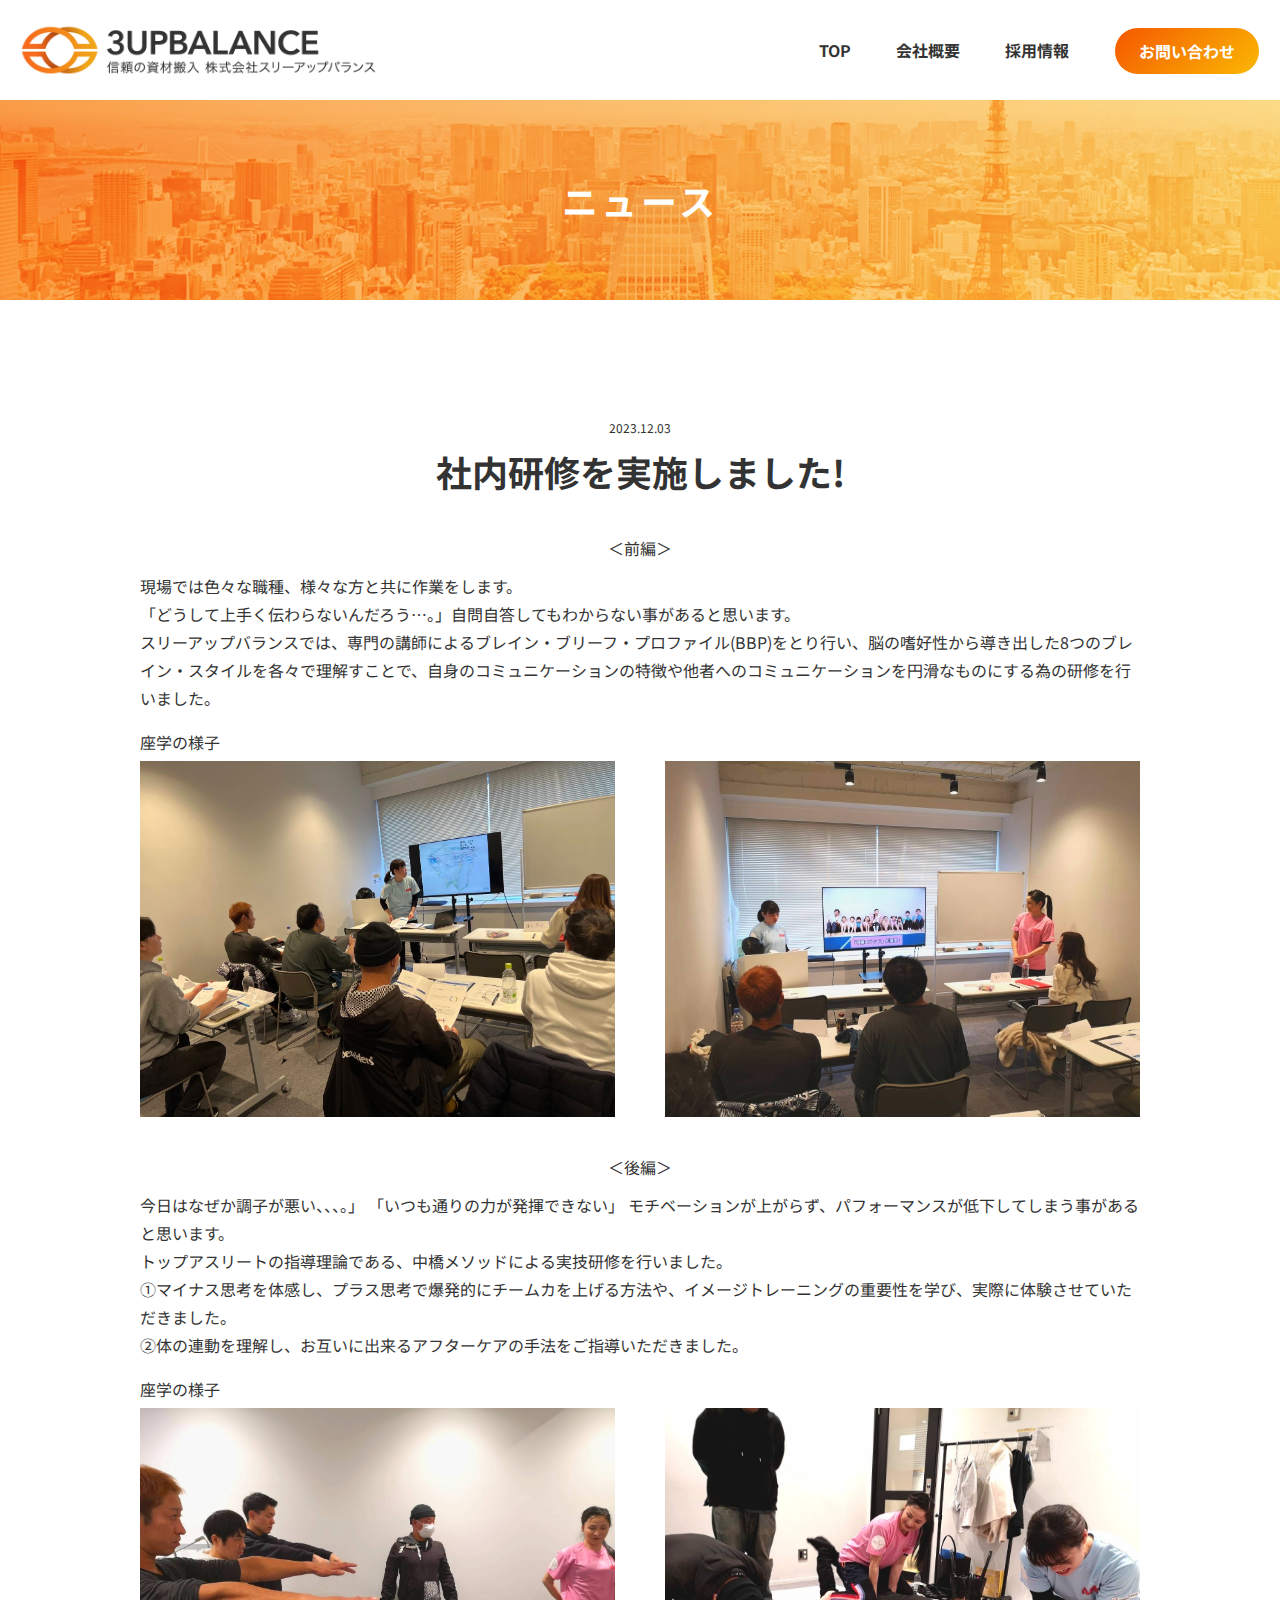
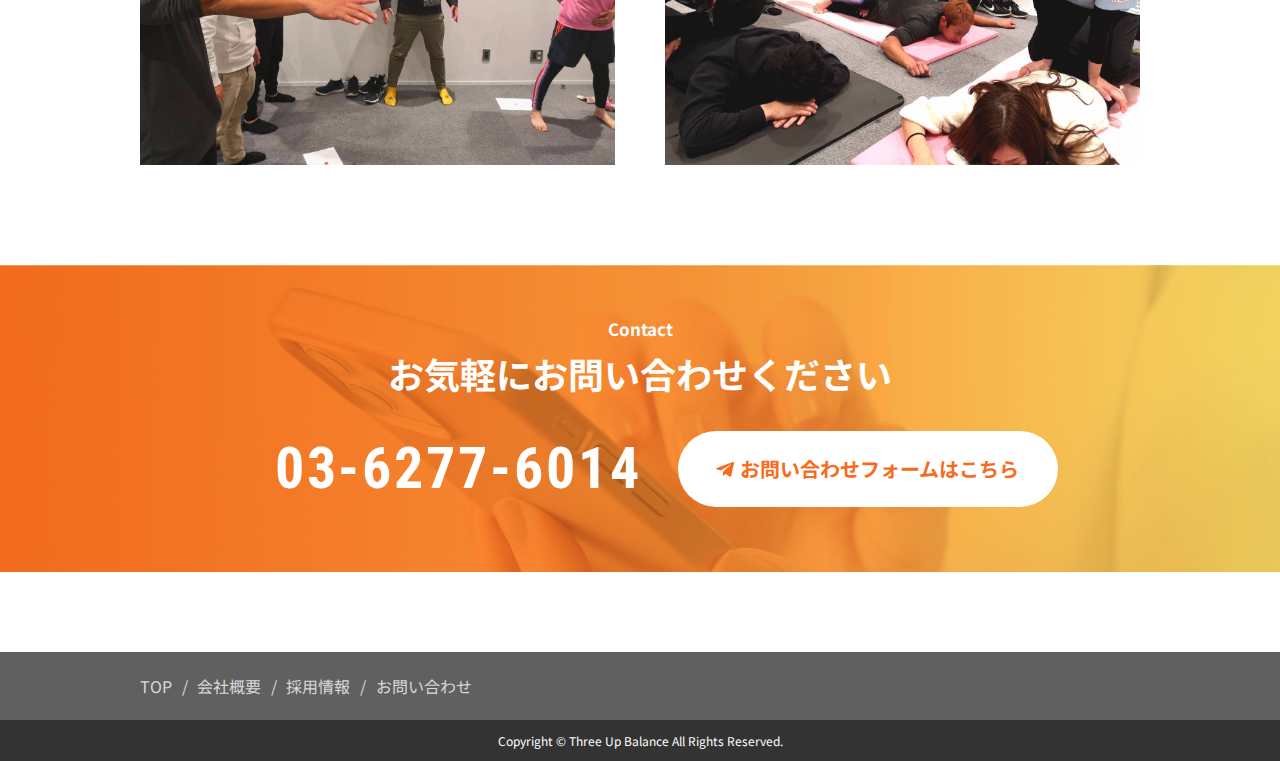
==== news20231203.html @ 7a280ea1 "News作成　20231207" ====
<!DOCTYPE html>
<html lang="ja">

<head>
  <meta charset="UTF-8">
  <meta http-equiv="X-UA-Compatible" content="IE=edge">
  <meta name="viewport" content="width=device-width, initial-scale=1.0">
  <meta name="format-detection" content="email=no,telephone=no,address=no">
  <title>ニュース_社内研修を実施しました! | 株式会社スリーアップバランス</title>
  <meta name="description"
    content="株式会社スリーアップバランスの採用情報です。スリーアップバランスは関東エリア全域に対応した荷揚げ屋です。様々な建設現場の資材搬入出・荷揚げ・手元作業などを請け負います。" />
  <!-- ogp start -->
  <meta property="og:url" content="https://www.3upbalance.jp/recruit.html" />
  <meta property="og:type" content="article" />
  <meta property="og:title" content="採用情報 | 株式会社スリーアップバランス" />
  <meta property="og:description"
    content="株式会社スリーアップバランスの採用情報です。スリーアップバランスは関東エリア全域に対応した荷揚げ屋です。様々な建設現場の資材搬入出・荷揚げ・手元作業などを請け負います。" />
  <meta property="og:site_name" content="株式会社スリーアップバランス" />
  <meta property="og:image" content="https://www.3upbalance.jp/assets/img/ogp.jpg" />
  <!-- //ogp end -->
  <meta name="twitter:card" content="summary_large_image">
  <link rel="shortcut icon" href="./assets/img/favicon.ico">
  <link rel="apple-touch-icon-precomposed" href="./assets/img/apple-touch-icon.png" />
  <link rel="stylesheet" href="./assets/css/style.css" />
</head>

<body>
  <!-- header start -->
  <header class="l-Header">
    <div class="l-Header__container">
      <h1 class="l-Header__logo">
        <a href="./index.html" class="l-Header__logoLink">
          <img src="./assets/img/logo_3up.png" alt="株式会社スリーアップバランス" width="800" height="120">
        </a>
      </h1>
      <nav class="l-HeaderNav">
        <ul class="l-HeaderNav__list">
          <li class="l-HeaderNav__item"><a href="./index.html">TOP</a></li>
          <li class="l-HeaderNav__item"><a href="./company.html">会社概要</a></li>
          <li class="l-HeaderNav__item"><a href="./recruit.html">採用情報</a></li>
          <li class="l-HeaderNav__contact"><a href="./contact.php">お問い合わせ</a></li>
        </ul>
      </nav>
      <!-- ハンバーガーメニュー -->
      <div class="l-BurgerButton">
        <div class="l-BurgerButton__lineGroup">
          <span class="l-BurgerButton__line"></span>
        </div>
      </div>
    </div>
    <div class="l-NavOverlay"></div>
  </header>
  <!-- //header end -->

  <!-- main start -->
  <main>
    <div class="c-PageTitle">
      <div class="c-PageTitle__container">
        <h1 class="c-PageTitle__txt">ニュース</h1>
      </div>
    </div>
    <div class="l-PageContent">
      <div class="l-Container">
        <section class="RecruitSection">
          <h2 class="RecruitSection__heading">
            <span class="news_days">2023.12.03</span><br>
            社内研修を実施しました!</span>
          </h2>
          <div class="RecruitSection__leadWrap">
            <div class="midashi">＜前編＞</div>
          </div>
            <p>
              現場では色々な職種、様々な方と共に作業をします。<br>
              「どうして上手く伝わらないんだろう⋯。」自問自答してもわからない事があると思います。<br>
              スリーアップバランスでは、専門の講師によるブレイン・ブリーフ・プロファイル(BBP)をとり行い、脳の嗜好性から導き出した8つのブレイン・スタイルを各々で理解すことで、自身のコミュニケーションの特徴や他者へのコミュニケーションを円滑なものにする為の研修を行いました。
            </p>

            <p class="komidashi">
              座学の様子
            </p>

            <div class="news_img_Content">
            <div class="news__img js-view fadein zoomin is-viewin"><img src="./assets/img/news20231203_01.JPG" alt="news20231203_01" width="1477" height="1108">
            </div>
            <div class="news__img js-view fadein zoomin is-viewin mgr"><img src="./assets/img/news20231203_02.JPG" alt="news20231203_02" width="1183" height="679">
            </div>
          </div>
          <div class="RecruitSection__leadWrap">
            <div class="midashi">＜後編＞</div>
          </div>
            <p>
              今日はなぜか調子が悪い、、、。」
              「いつも通りの力が発揮できない」
              モチベーションが上がらず、パフォーマンスが低下してしまう事があると思います。<br>トップアスリートの指導理論である、中橋メソッドによる実技研修を行いました。<br>
              ①マイナス思考を体感し、プラス思考で爆発的にチームカを上げる方法や、イメージトレーニングの重要性を学び、実際に体験させていただきました。<br>
              ②体の連動を理解し、お互いに出来るアフターケアの手法をご指導いただきました。
            </p>

            <p class="komidashi">
              座学の様子
            </p>

            <div class="news_img_Content">
            <div class="news__img js-view fadein zoomin is-viewin"><img src="./assets/img/news20231203_03.JPG" alt="news20231203_03" width="1183" height="679">
            </div>
            <div class="news__img js-view fadein zoomin is-viewin mgr"><img src="./assets/img/news20231203_04.JPG" alt="news20231203_04" width="1183" height="679">
            </div>
          </div>
        </section>
      </div> <!-- //l-Container -->
    </div> <!-- //l-PageContent -->


    <!-- お問い合わせ -->
    <section class="l-Contact">
      <div class="l-Container">
        <div class="c-SectionTitle -Contact">
          <div class="c-SectionTitle__en">Contact</div>
          <h2 class="c-SectionTitle__ja">お気軽に<span class="c-InlineBlock">お問い合わせください</span></h2>
        </div>
        <div class="l-Contact__body">
          <ul class="l-ContactList">
            <li class="l-ContactList__tel">
              <a href="tel:03-6277-6014" class="l-TelButton l-ContactButton">
                <svg class="l-TelButton__icon l-ContactButton__icon">
                  <use xlink:href="./assets/img/shapes.svg#icon-tel" />
                </svg>
                03-6277-6014
              </a>
            </li>
            <li class="l-ContactList__mail">
              <a href="./contact.php" class="l-MailButton l-ContactButton">
                <svg class="l-MailButton__icon l-ContactButton__icon">
                  <use xlink:href="./assets/img/shapes.svg#icon-contact" />
                </svg>
                お問い合わせフォームはこちら
              </a>
            </li>
          </ul>
        </div>
      </div>
    </section>
  </main>
  <!-- //main end -->

  <!-- footer start -->
  <footer class="l-Footer">
    <div class="l-Footer__navArea">
      <div class="l-Container">
        <ul class="l-Footer__nav">
          <li><a href="./" class="l-Footer__navLink">TOP</a></li>
          <li><a href="./company.html" class="l-Footer__navLink">会社概要</a></li>
          <li><a href="./recruit.html" class="l-Footer__navLink">採用情報</a></li>
          <li><a href="./contact.php" class="l-Footer__navLink">お問い合わせ</a></li>
        </ul>
      </div>
    </div>
    <div class="l-Footer__copyrightArea">
      <p class="l-Footer__copyright">Copyright &copy; Three Up Balance All Rights Reserved.</p>
    </div>
  </footer>
  <!-- //footer end -->

  <script type="text/javascript" src="./assets/js/jquery-3.6.0.min.js"></script>
  <script type="text/javascript" src="./assets/js/common.js"></script>



</body>

</html>
---- assets/css/style.css ----
@charset "UTF-8";
/* Noto Sans JPのインポート */
@import url("https://fonts.googleapis.com/css2?family=Noto+Sans+JP:wght@400;700&display=swap");
/* Roboto Condensedのインポート */
@import url("https://fonts.googleapis.com/css2?family=Roboto+Condensed:wght@400;700&display=swap");
/* A Modern CSS Reset */
*,
*::before,
*::after {
  box-sizing: border-box;
}

ul,
ol {
  padding: 0;
}

body,
h1,
h2,
h3,
h4,
h5,
h6,
p,
ul,
ol,
figure,
figcaption,
blockquote,
dl,
dd {
  margin: 0;
}

ul[role=list],
ol[role=list] {
  list-style: none;
}

body {
  min-height: 100vh;
  line-height: 1.5;
}

a:not([class]) {
  -webkit-text-decoration-skip: ink;
          text-decoration-skip-ink: auto;
}

img,
picture {
  vertical-align: bottom;
  width: 100%;
  height: auto;
}

input,
button,
textarea,
select {
  font: inherit;
}

@media (prefers-reduced-motion: reduce) {
  html:focus-within {
    scroll-behavior: auto;
  }
  *,
*::before,
*::after {
    -webkit-animation-duration: 0.01ms !important;
            animation-duration: 0.01ms !important;
    -webkit-animation-iteration-count: 1 !important;
            animation-iteration-count: 1 !important;
    transition-duration: 0.01ms !important;
    scroll-behavior: auto !important;
  }
}
:root {
  /* フォント */
  --font-size-base: 14px;
  --font-size-heading: 36px;
  --line-height-base: 1.75;
  --line-height-heading: 1.5;
  --line-height-sm: 1.5;
  --line-height-lg: 2;
  /* コンテンツ幅 */
  --content-max-width: 1000px;
  /* カラーコード */
  --color-body: #333;
  --color-primary: #f76b1c;
  --bgcolor-primary: #fff5eb;
  --bgcolor-gradient-primary: linear-gradient(136deg, #f55800 0%, #fab803 100%);
}
@media print, screen and (min-width: 768px) {
  :root {
    --font-size-base: 16px;
  }
}

body {
  font-family: "Noto Sans JP", "Hiragino Kaku Gothic ProN", Meiryo, sans-serif;
  color: var(--color-body);
  font-size: var(--font-size-base);
  line-height: var(--line-height-base);
}

@media print, screen and (min-width: 768px) {
  a[href^="tel:"] {
    pointer-events: none;
  }
}
/* 共通・SP
*************************************/
/* ヘッダー */
.l-Header__container {
  display: flex;
  align-items: center;
  padding-left: 3%;
  height: 60px;
  justify-content: space-between;
}

.l-Header__logo {
  max-width: 240px;
  font-size: 0;
  width: 65vw;
}
.l-Header__logo img {
  width: 100%;
}

.l-Header__logoLink {
  display: block;
  width: auto;
  height: auto;
}

.l-HeaderNav {
  position: fixed;
  top: 0;
  right: 0;
  color: #fff;
  width: 70%;
  height: 100vh;
  z-index: 10;
  opacity: 0;
  transition: all 0.5s;
  visibility: hidden;
  right: -100%;
  overflow-y: auto;
  background: var(--bgcolor-gradient-primary);
  padding-top: 60px;
}

.l-HeaderNav.open {
  transition-delay: 0s;
  opacity: 1;
  visibility: visible;
  right: 0;
}

.l-HeaderNav__list {
  list-style: none;
  border-top: 1px solid #fff;
}

.l-HeaderNav__item {
  border-bottom: 1px solid #fff;
  font-weight: 700;
}
.l-HeaderNav__item > a {
  color: #fff;
  text-decoration: none;
  padding: 20px 40px;
  display: block;
}

.l-HeaderNav__contact {
  width: 80%;
  margin: 30px auto 0;
}
.l-HeaderNav__contact > a {
  background: #fff;
  color: var(--color-primary);
  text-decoration: none;
  border-radius: 100vh;
  display: grid;
  place-items: center;
  padding: 1em;
  font-weight: 700;
}

.l-BurgerButton {
  width: 60px;
  height: 60px;
  right: 0;
  display: flex;
  justify-content: center;
  align-items: center;
  z-index: 20;
  position: fixed;
  top: 0;
  background-color: var(--color-primary);
}

.l-BurgerButton__lineGroup {
  width: 22px;
  height: 18px;
  position: relative;
}
.l-BurgerButton__lineGroup::before {
  top: 0;
}
.l-BurgerButton__lineGroup::after {
  bottom: 0;
}

.l-BurgerButton__line {
  top: 50%;
  transform: translateY(-50%);
}

.l-BurgerButton__line,
.l-BurgerButton__lineGroup::before,
.l-BurgerButton__lineGroup::after {
  display: block;
  width: 100%;
  height: 2px;
  background: #fff;
  position: absolute;
  content: "";
  transition: 0.3s ease-in-out;
}

.l-BurgerButton.open .l-BurgerButton__line {
  opacity: 0;
}
.l-BurgerButton.open .l-BurgerButton__lineGroup::before,
.l-BurgerButton.open .l-BurgerButton__lineGroup::after {
  top: 0;
  bottom: 0;
  left: 0;
  right: 0;
  margin: auto;
}
.l-BurgerButton.open .l-BurgerButton__lineGroup::before {
  transform: rotate(-45deg);
}
.l-BurgerButton.open .l-BurgerButton__lineGroup::after {
  transform: rotate(45deg);
}

.l-NavOverlay {
  content: "";
  display: block;
  width: 0;
  height: 0;
  background-color: rgba(0, 0, 0, 0.5);
  position: fixed;
  top: 0;
  left: 0;
  z-index: 2;
  opacity: 0;
  transition: opacity 0.5s;
}

.l-NavOverlay.open {
  width: 100%;
  height: 100vh;
  opacity: 1;
}

/* コンテンツ */
.l-Container {
  padding: 0 20px;
}

.l-SectionBody {
  margin-top: 30px;
}

.l-Section.-top {
  margin-top: 70px;
}

.l-Section + .l-Section {
  margin-top: 80px;
}

.l-PageContent {
  margin-top: 45px;
}

/* お問い合わせ */
.l-Contact {
  margin-top: 70px;
  padding: 30px 0;
  background: url(../img/bg_contact_sp.jpg) no-repeat center/cover;
}

.c-SectionTitle.-Contact {
  color: #fff;
}
.c-SectionTitle.-Contact .c-SectionTitle__en {
  color: #fff;
  font-size: 14px;
}
.c-SectionTitle.-Contact .c-SectionTitle__ja {
  font-size: 20px;
}

.l-Contact__body {
  margin-top: 20px;
}

.l-ContactList {
  list-style: none;
  width: 90%;
  max-width: 350px;
  margin: auto;
}

.l-TelButton {
  font-family: "Roboto Condensed";
  font-weight: 700;
  letter-spacing: 0.05em;
  border: 1px solid #fff;
  border-radius: 100vh;
  display: flex;
  align-items: center;
  justify-content: center;
  color: #fff;
  text-decoration: none;
  position: relative;
  text-align: center;
  line-height: var(--line-height-sm);
  font-size: 22px;
}

.l-ContactButton {
  padding: 10px 5%;
  min-height: 60px;
}

.l-ContactButton__icon {
  width: 0.9em;
  height: 0.9em;
  margin-right: 2.5%;
}

.l-TelButton__icon {
  fill: #fff;
}

.l-MailButton {
  border-radius: 100vh;
  display: flex;
  align-items: center;
  justify-content: center;
  color: var(--color-primary);
  background-color: #fff;
  text-decoration: none;
  font-weight: 700;
  position: relative;
  text-align: center;
  line-height: var(--line-height-sm);
  font-size: 16px;
}

.l-MailButton__icon {
  fill: var(--color-primary);
  flex-shrink: 0;
}

.l-ContactList__mail {
  margin-top: 15px;
}

/* フッター */
.l-Footer {
  margin-top: 40px;
}

.l-Footer__navArea {
  background-color: #606060;
  color: #fff;
  padding: 20px 0;
}

.l-Footer__copyrightArea {
  background-color: #333;
  color: #fff;
  padding: 10px;
}

.l-Footer__copyright {
  font-size: 12px;
  text-align: center;
}

.l-Footer__nav {
  list-style: none;
  display: flex;
}
.l-Footer__nav > li:not(:first-child)::before {
  content: "/";
  padding: 0 0.3em;
  color: #d9d9d9;
}

.l-Footer__navLink {
  color: #d9d9d9;
  text-decoration: none;
  transition: color 0.3s;
}

/* 768px以上（PC）
*************************************/
@media print, screen and (min-width: 768px) {
  /* ヘッダー */
  .l-BurgerButton {
    display: none;
  }
  .l-Header__container {
    height: 100px;
    padding: 0 1.5%;
  }
  .l-Header__logo {
    max-width: 360px;
    width: 34vw;
  }
  .l-HeaderNav {
    visibility: visible;
    transform: none;
    padding-top: 0;
    position: relative;
    width: auto;
    height: 100%;
    opacity: 1;
    background: none;
    right: auto;
  }
  .l-HeaderNav__list {
    display: flex;
    height: 100%;
  }
  .l-HeaderNav__item {
    padding: 0;
    margin-left: 3.5vw;
  }
  .l-HeaderNav__item > a {
    color: var(--color-body);
    padding: 0;
    height: 100%;
    display: flex;
    align-items: center;
    position: relative;
    transition: color 0.5s cubic-bezier(0.25, 1, 0.12, 1);
  }
  .l-HeaderNav__item > a:hover {
    color: var(--color-primary);
  }
  .l-HeaderNav__item > a::after {
    position: absolute;
    bottom: 26px;
    left: 0;
    content: "";
    width: 100%;
    height: 3px;
    background: var(--color-primary);
    transform: scale(0, 1);
    transform-origin: center top;
    transition: transform 0.3s;
    border-radius: 100vh;
  }
  .l-HeaderNav__item > a:hover::after {
    transform: scale(1, 1);
  }
  .l-HeaderNav__contact {
    display: flex;
    align-items: center;
    margin-left: 3.5vw;
    width: auto;
    margin-top: 0;
  }
  .l-HeaderNav__contact > a {
    background: var(--bgcolor-gradient-primary);
    color: #fff;
    height: 48px;
    padding: 0 1.5em;
    overflow: hidden;
    position: relative;
    z-index: 1;
    margin-right: 1px;
    border: 1px solid #fff;
  }
  .l-HeaderNav__contact > a:hover {
    color: var(--color-primary);
    border: 1px solid var(--color-primary);
  }
  .l-HeaderNav__contact > a::before {
    content: "";
    position: absolute;
    display: block;
    width: 100%;
    padding-top: 100%;
    background: #fff;
    transition: transform 0.4s, opacity 0.4s;
    border-radius: 50%;
    transform: scale(0);
    z-index: -1;
  }
  .l-HeaderNav__contact > a:hover::before {
    transform: scale(1.1);
    opacity: 1;
  }
  .l-NavOverlay {
    display: none;
  }
  /* コンテンツ */
  .l-Container {
    max-width: var(--content-max-width);
    margin: auto;
    padding: 0;
    width: 90%;
  }
  .l-SectionBody {
    margin-top: 60px;
  }
  .l-Section.-top {
    margin-top: 140px;
  }
  .l-Section + .l-Section {
    margin-top: 160px;
  }
  .l-PageContent {
    margin-top: 90px;
  }
  /* お問い合わせ */
  .c-SectionTitle.-Contact .c-SectionTitle__en {
    font-size: 17px;
  }
  .c-SectionTitle.-Contact .c-SectionTitle__ja {
    font-size: 36px;
  }
  .l-Contact {
    margin-top: 100px;
    padding: 50px 0 60px;
  }
  .l-Contact__body {
    margin-top: 25px;
  }
  .l-ContactList {
    display: flex;
    align-items: center;
    justify-content: center;
    flex-wrap: wrap;
    width: 90%;
    max-width: none;
    margin: auto;
  }
  .l-TelButton {
    border: none;
    font-size: 58px;
    padding: 0;
  }
  .l-ContactList__tel {
    white-space: nowrap;
  }
  .l-ContactList__mail {
    margin-top: 0;
    width: 100%;
    max-width: 380px;
    margin-left: 4%;
    white-space: nowrap;
  }
  .l-MailButton {
    font-size: 20px;
    padding: 1.1em 14%;
    overflow: hidden;
    position: relative;
    z-index: 1;
    border: 1px solid transparent;
  }
  .l-MailButton:hover {
    border: 1px solid #fff;
    color: #fff;
  }
  .l-MailButton:hover .l-MailButton__icon {
    fill: #fff;
  }
  .l-MailButton::before {
    content: "";
    position: absolute;
    display: block;
    width: 100%;
    padding-top: 100%;
    background: var(--color-primary);
    transition: transform 0.4s, opacity 0.4s;
    border-radius: 50%;
    transform: scale(0);
    z-index: -1;
  }
  .l-MailButton:hover::before {
    transform: scale(1.1);
    opacity: 1;
  }
  /* フッター */
  .l-Footer {
    margin-top: 80px;
  }
  .l-Footer__navLink:hover {
    color: #fff;
  }
  .l-Footer__nav > li:not(:first-child)::before {
    padding: 0 0.6em;
  }
}
/* 992px以上
*************************************/
@media print, screen and (min-width: 992px) {
  .l-Contact {
    background: url(../img/bg_contact_pc.jpg) no-repeat center/cover;
  }
}
/* 共通・SP
*************************************/
.c-PcOnly {
  display: none;
}

.c-InlineBlock {
  display: inline-block;
}

.c-SectionTitle {
  text-align: center;
}

.c-SectionTitle__en {
  display: inline-block;
  font-size: 17px;
  font-weight: bold;
  background: var(--color-primary);
  background-clip: text;
  -webkit-background-clip: text;
  color: transparent;
  line-height: var(--line-height-sm);
  margin-bottom: 0.3em;
}

.c-SectionTitle__ja {
  font-size: 26px;
  line-height: var(--line-height-heading);
}

.c-SectionTitle.-left {
  text-align: left;
}

/* ボタン */
.c-ButtonWrap {
  width: 90%;
  max-width: 320px;
  margin: 30px auto 0;
}

.c-Button {
  display: grid;
  place-items: center;
  color: #fff;
  background: var(--bgcolor-gradient-primary);
  border-radius: 100vh;
  padding: 1.1em 14%;
  text-decoration: none;
  font-weight: 700;
  position: relative;
  text-align: center;
  line-height: var(--line-height-sm);
}

.c-Button__arrow {
  fill: #fff;
  width: 14px;
  height: 100%;
  position: absolute;
  right: 8%;
  top: 0;
}

.c-PageTitle {
  background: url(../img/bg_page-title.jpg) no-repeat center/cover;
  height: 120px;
}

.c-PageTitle__container {
  width: 100%;
  height: 100%;
  display: grid;
  place-items: center;
}

.c-PageTitle__txt {
  font-size: 24px;
  text-align: center;
  color: #fff;
  letter-spacing: 0.1em;
}

/* フェードイン */
.fadein {
  opacity: 0;
  visibility: hidden;
  transform: translateY(30px);
  transition: opacity 1s, visibility 1s, transform 1s;
}

.fadein.is-viewin {
  opacity: 1;
  visibility: visible;
  transform: translateX(0);
}

.zoomin img {
  transition: transform 1s 0.2s cubic-bezier(0.25, 0.46, 0.45, 0.94);
  transform: scale(1.1);
}

.zoomin.is-viewin img {
  transform: scale(1);
}

/* 768px以上（PC）
*************************************/
@media print, screen and (min-width: 768px) {
  .c-PcOnly {
    display: block;
  }
  .c-SpOnly {
    display: none;
  }
  .c-SectionTitle__ja {
    font-size: 36px;
  }
  .c-SectionTitle__en {
    font-size: 17px;
  }
  .c-Button {
    font-size: 16px;
    overflow: hidden;
    position: relative;
    z-index: 1;
    border: 1px solid #fff;
  }
  .c-Button:hover {
    color: var(--color-primary);
    border: 1px solid var(--color-primary);
  }
  .c-Button:hover .c-Button__arrow {
    fill: var(--color-primary);
  }
  .c-Button::before {
    content: "";
    position: absolute;
    display: block;
    width: 100%;
    padding-top: 100%;
    background: #fff;
    transition: transform 0.4s, opacity 0.4s;
    border-radius: 50%;
    transform: scale(0);
    z-index: -1;
  }
  .c-Button:hover::before {
    transform: scale(1.1);
    opacity: 1;
  }
  .c-PageTitle {
    height: 200px;
  }
  .c-PageTitle__txt {
    font-size: 36px;
  }
}
/* 共通・SP
*************************************/
.Mv {
  position: relative;
}

.Mv__img {
  position: relative;
  z-index: -2;
}

.Mv__container {
  margin: auto;
}

.Mv__text {
  position: absolute;
  top: 27vw;
  margin: 0 6%;
}

@-webkit-keyframes fadeInAnime {
  from {
    opacity: 0;
  }
  to {
    opacity: 1;
  }
}

@keyframes fadeInAnime {
  from {
    opacity: 0;
  }
  to {
    opacity: 1;
  }
}
.Mv__catchCopy {
  width: 90%;
  max-width: 500px;
  -webkit-animation-name: fadeInAnime;
          animation-name: fadeInAnime;
  -webkit-animation-fill-mode: forwards;
          animation-fill-mode: forwards;
  opacity: 0;
  -webkit-animation-duration: 3s;
          animation-duration: 3s;
}
.Mv__catchCopy img {
  filter: drop-shadow(3px 3px 5px #fff);
}

.Mv__detailText {
  color: #fff;
  font-size: 16px;
  margin-top: 5%;
  -webkit-animation-name: fadeInAnime;
          animation-name: fadeInAnime;
  -webkit-animation-fill-mode: forwards;
          animation-fill-mode: forwards;
  opacity: 0;
  -webkit-animation-duration: 2s;
          animation-duration: 2s;
  -webkit-animation-delay: 0.5s;
          animation-delay: 0.5s;
  text-shadow: 0 0 24px rgba(4, 124, 160, 0.75), 0 0 114px rgba(4, 124, 160, 0.57);
}
.Mv__detailText > span {
  position: relative;
  display: inline-block;
  margin-top: 0.5em;
}
.Mv__detailText > span::after {
  content: "";
  position: absolute;
  bottom: 0;
  top: 0;
  left: -0.5em;
  right: -0.5em;
  background-color: #666666;
  z-index: -1;
}

.Mv__subCatchcopy {
  margin-top: -1%;
  margin-left: -7%;
  width: 100%;
  max-width: 550px;
}

.CatchText {
  font-size: 18px;
  color: #fff;
}

.CatchText__item {
  display: table;
  background-color: var(--color-primary);
  padding: 0 6px;
}

.CatchText__item + .CatchText__item {
  margin-top: 8px;
}

.AboutSection__textWrap {
  margin-top: 40px;
}

.AboutSection__img > img {
  box-shadow: 10px 10px var(--bgcolor-primary);
  -o-object-fit: cover;
     object-fit: cover;
  height: 60vw;
  max-height: 350px;
}

.AboutSection__catchText {
  margin-top: 35px;
}

.CatchText + .AboutContent__detailText {
  margin-top: 15px;
}

.FeatureList {
  list-style: none;
  width: 90%;
  margin: auto;
}
.FeatureList > li + li {
  margin-top: 60px;
}
.FeatureList > li:nth-of-type(2) {
  transition-delay: 0.5s;
}
.FeatureList > li:nth-of-type(3) {
  transition-delay: 0.7s;
}

.FeatureList__img {
  width: 75%;
  max-width: 300px;
  margin: auto;
}

.FeatureList__heading {
  color: var(--color-primary);
  text-align: center;
  line-height: var(--line-height-heading);
  font-size: 18px;
  margin-top: 15px;
}

.FeatureList__text {
  text-align: left;
  margin-top: 10px;
}

.ServiceList {
  display: flex;
  flex-wrap: wrap;
  justify-content: space-between;
  list-style: none;
  margin-top: -4%;
}
.ServiceList > li {
  width: 48%;
  background: var(--bgcolor-gradient-primary);
  padding: 15px 0;
  margin-top: 4%;
}

.ServiceList__img {
  margin: auto;
  width: 65%;
  max-width: 130px;
}

.ServiceList__text {
  text-align: center;
  font-weight: 700;
  color: #fff;
  line-height: var(--line-height-sm);
  margin-top: 10px;
  padding: 0 10px;
}

.ShizaiBox {
  border: 2px solid var(--color-primary);
  border-radius: 6px;
  padding: 24px 20px 15px;
  background-color: var(--bgcolor-primary);
  position: relative;
  margin: calc(1em + 40px) auto 0;
}

.ShizaiBox__heading {
  background-color: var(--color-primary);
  color: #fff;
  border-radius: 100vh;
  line-height: var(--line-height-heading);
  padding: 4px;
  text-align: center;
  position: absolute;
  top: -1em;
  left: 50%;
  transform: translateX(-50%);
  width: 92%;
  font-size: 15px;
}

@media not all and (min-width: 576px) {
  .ShizaiBox__heading {
    font-size: 4.4vw;
  }
}
.ShizaiBox__list {
  list-style: none;
  display: flex;
  flex-wrap: wrap;
  justify-content: space-between;
}
.ShizaiBox__list > li {
  width: 48%;
  background-color: #fff;
  text-align: center;
  margin-top: 4%;
  font-size: 16px;
  font-weight: 700;
  padding: 0.6em;
}

.ShizaiBox__note {
  font-size: 12px;
  margin-top: 10px;
}

.AreaContent__textWrap {
  margin-top: 30px;
}

.CatchText + .AreaContent__detailText {
  margin-top: 15px;
}

.SafetySection {
  background-color: var(--bgcolor-primary);
  padding: 60px 0;
  margin-top: 60px;
}

.SafetyContent__item {
  background-color: #fff;
  padding: 30px 30px 40px;
  border-radius: 14px;
}

.SafetyContent__item + .SafetyContent__item {
  margin-top: 20px;
}

.SafetyContent__heading {
  color: var(--color-primary);
  border: 1px solid var(--color-primary);
  border-radius: 100vh;
  display: inline-block;
  font-size: 16px;
  line-height: var(--line-height-heading);
  padding: 4px 1.4em;
}

.SafetyContent__list {
  padding-left: 1.5em;
  margin-top: 10px;
}
.SafetyContent__list > li {
  font-size: 16px;
}

.NewsSection {
  margin-top: 60px;
}

.NewsList {
  list-style: none;
}
.NewsList > li {
  padding: 1em 10px;
  border-bottom: 1px solid #ccc;
  position: relative;
}
.NewsList > li::after {
  background-color: var(--color-primary);
  content: "";
  display: block;
  height: 1px;
  left: 0;
  position: absolute;
  bottom: -1px;
  width: 7em;
}

.NewsList__date {
  display: block;
}

.NewsList__text {
  color: inherit;
  text-decoration: none;
  transition: color 0.3s;
}

.RecruitLinkBox {
  margin-top: 60px;
}

.RecruitLink {
  display: flex;
  background-color: #f7ad28;
  box-shadow: -10px 10px var(--bgcolor-primary);
  color: #fff;
  min-height: 90px;
  text-decoration: none;
}

.RecruitLink__en {
  font-size: 12px;
  line-height: var(--line-height-heading);
}

.RecruitLink__text {
  width: 56%;
  padding: 10px;
  display: grid;
  justify-content: center;
  align-content: center;
}

.RecruitLink__textContent {
  display: flex;
  align-items: center;
}

.RecruitLink__heading {
  line-height: var(--line-height-heading);
  font-size: 16px;
  font-weight: 700;
  margin-right: 5%;
  margin-bottom: 2%;
}
.RecruitLink__heading > span {
  display: inline-block;
}

.RecruitLink__arrowBg {
  height: 7vw;
  width: 7vw;
  border-radius: 50%;
  background-color: #f7cc7c;
  display: grid;
  place-items: center;
  flex-shrink: 0;
}

.RecruitLink__arrow {
  fill: #fff;
  width: 60%;
  height: 100%;
}

.RecruitLink__img {
  width: 44%;
}
.RecruitLink__img > img {
  -o-object-fit: cover;
     object-fit: cover;
  height: 100%;
}

/* 768px以上（PC）
*************************************/
@media print, screen and (min-width: 768px) {
  .Mv__container {
    max-width: 1400px;
    margin: auto;
    padding-left: 4vw;
  }
  .Mv__img > img {
    width: 100%;
    min-height: 730px;
    -o-object-fit: cover;
       object-fit: cover;
    -o-object-position: right 35% top 50%;
       object-position: right 35% top 50%;
  }
  .Mv__text {
    top: 50%;
    transform: translateY(-50%);
    margin: 0;
  }
  .Mv__catchCopy {
    max-width: 600px;
    width: 50vw;
  }
  .Mv__detailText {
    font-size: 26px;
  }
  .Mv__subCatchcopy {
    margin-top: -7%;
    width: 70vw;
    max-width: 780px;
    margin-top: 0;
  }
  .CatchText {
    font-size: 2.6vw;
  }
  .AboutSection__content {
    display: flex;
  }
  .AboutSection__img {
    max-width: 378px;
    width: 40%;
  }
  .AboutSection__img > img {
    max-height: none;
    height: auto;
  }
  .AboutSection__catchText {
    margin-top: 0;
  }
  .AboutSection__textWrap {
    flex: 1;
    margin-left: 7%;
    margin-top: 0;
  }
  .CatchText + .AboutContent__detailText {
    margin-top: 25px;
  }
  .l-SectionBody.-About {
    margin-top: 40px;
  }
  .c-ButtonWrap.-About {
    margin: 40px auto 0 0;
  }
  .FeatureList {
    display: flex;
    justify-content: space-between;
    width: 100%;
  }
  .FeatureList > li {
    width: 28%;
  }
  .FeatureList > li + li {
    margin-top: 0;
  }
  .FeatureList__img {
    width: 100%;
    max-width: none;
  }
  .FeatureList__heading {
    font-size: 2.5vw;
    margin-top: 20px;
  }
  .FeatureList__text {
    margin-top: 12px;
    text-align: center;
  }
  .ServiceList {
    margin-top: 0;
  }
  .ServiceList > li {
    width: 21%;
    padding: 20px 0;
    margin-top: 0;
  }
  .ServiceList__img {
    width: 60%;
    max-width: none;
  }
  .ServiceList__text {
    font-size: 2vw;
    padding: 0 10px;
    margin-top: 12px;
  }
  .ShizaiBox {
    margin: calc(1em + 84px) auto 0;
    padding: 50px 50px 16px;
    max-width: 845px;
  }
  .ShizaiBox__list > li {
    width: 22%;
    margin-top: 0;
    font-size: 20px;
  }
  .ShizaiBox__heading {
    font-size: 24px;
    max-width: 487px;
    padding: 4px 1em;
  }
  .ShizaiBox__note {
    font-size: 16px;
    text-align: right;
  }
  .AreaContent {
    display: flex;
    flex-direction: row-reverse;
  }
  .AreaContent__textWrap {
    flex: 1;
    margin-top: 0;
  }
  .AreaContent__img {
    max-width: 500px;
    width: 50%;
    margin-left: 10%;
  }
  .CatchText + .AreaContent__detailText {
    margin-top: 25px;
  }
  .c-ButtonWrap.-Area {
    margin-top: 90px;
  }
  .SafetySection {
    padding: 100px 0;
    margin-top: 100px;
  }
  .SafetyContent {
    display: flex;
    justify-content: space-between;
  }
  .SafetyContent__item {
    width: 46%;
    padding: 40px 40px 75px;
  }
  .SafetyContent__item + .SafetyContent__item {
    margin-top: 0;
  }
  .SafetyContent__heading {
    font-size: 22px;
  }
  .SafetyContent__list {
    margin-top: 25px;
  }
  .SafetyContent__list > li + li {
    margin-top: 0.4em;
  }
  .NewsSection {
    margin-top: 100px;
  }
  .NewsSection__content {
    display: flex;
  }
  .NewsSection__title {
    width: 22%;
    max-width: 145px;
    margin-right: 6%;
    text-align: left;
  }
  .NewsSection__newsList {
    flex: 1;
  }
  .l-SectionBody.-News {
    margin-top: 0;
  }
  .NewsList > li {
    display: flex;
  }
  .NewsList__date {
    width: 9em;
  }
  a.NewsList__text:hover {
    color: var(--color-primary);
  }
  .RecruitLinkBox {
    margin-top: 100px;
  }
  .RecruitLink {
    overflow: hidden;
    position: relative;
    z-index: 1;
  }
  .RecruitLink::before {
    z-index: -1;
    position: absolute;
    top: 0;
    left: 0;
    z-index: -1;
    content: "";
    width: 120%;
    height: 100%;
    background: #f79a28;
    transform-origin: right top;
    transform: skewX(-30deg) scale(0, 1);
    transition: transform 1.2s;
  }
  .RecruitLink:hover::before {
    transform-origin: left top;
    transform: skewX(-30deg) scale(1, 1);
  }
  .RecruitLink__en {
    font-size: 20px;
  }
  .RecruitLink__heading {
    font-size: 30px;
    min-width: 8em;
  }
  .RecruitLink__arrowBg {
    max-width: 66px;
    max-height: 66px;
  }
}
/* 992px以上
*************************************/
@media print, screen and (min-width: 992px) {
  .FeatureList__heading {
    font-size: 24px;
  }
  .FeatureList > li {
    width: 27%;
  }
  .CatchText {
    font-size: 25px;
  }
  .ServiceList__text {
    font-size: 20px;
  }
}
/* 1200px以上（PC）
*************************************/
@media print, screen and (min-width: 1200px) {
  .Mv__img > img {
    max-height: 520px;
    -o-object-fit: cover;
       object-fit: cover;
    min-height: auto;
  }
}
/* 共通・SP
*************************************/
.CompanyList__item {
  display: flex;
  font-size: 13px;
}

.CompanyList__term,
.CompanyList__description {
  padding-top: 20px;
  padding-bottom: 20px;
}

.CompanyList__term {
  width: 30%;
  max-width: 180px;
  color: var(--color-primary);
  font-weight: 700;
  border-bottom: 1px solid var(--color-primary);
  padding-left: 3%;
}

.CompanyList__description {
  flex: 1;
  padding-left: 3%;
  border-bottom: 1px solid #ccc;
}

.CompanyList__item:first-of-type .CompanyList__term {
  border-top: 1px solid var(--color-primary);
}
.CompanyList__item:first-of-type .CompanyList__description {
  border-top: 1px solid #ccc;
}

.CompanyList__serviceList {
  list-style: none;
}
.CompanyList__serviceList > li {
  display: flex;
}
.CompanyList__serviceList > li::before {
  content: "・";
}
.newsList__item {
  display: flex;
  font-size: 13px;
  margin:40px 0 ;
}
.newsList__term,
.newsList__description {
  padding-top: 15px;
  padding-bottom: 15px;
}
.newsList__term {
  width: 30%;
  max-width: 180px;
  color: var(--color-primary);
  font-weight: 700;
  border-bottom: 1px solid var(--color-primary);
  padding-left: 3%;
}
.newsList__description {
  flex: 1;
  padding-left: 3%;
  border-bottom: 1px solid #ccc;
  text-align: left;
}
.newsList__item:first-of-type .newsList__term {
  border-top: 1px solid var(--color-primary);
}
.newsList__item:first-of-type .newsList__description {
  border-top: 1px solid #ccc;
}
.newsList__serviceList {
  list-style: none;
}
.newsList__serviceList > li {
  display: flex;
}
.newsList__serviceList > li::before {
  content: "・";
}
.news_days{
  font-size:12px;
  font-weight: lighter;
}
.midashi{
  text-align: center;
  margin:10px 0
}
.komidashi{
  margin:1em 0 5px;
}
.news_img_Content{
  display: flex;
  margin:0 0 30px;
}
.news__img {
    max-width: 500px;
    width: 50%;
}
.mgr{
margin-left: 5%;
}

/* アクセス */
.AccessSection {
  margin-top: 50px;
}

.AccessSection__title {
  font-size: 18px;
  color: var(--color-primary);
  line-height: var(--line-height-heading);
}

.AccessSection__addressWrap {
  margin-top: 4px;
}

.AccessSection__address {
  font-style: normal;
  font-weight: bold;
}

.AccessSection__root {
  font-size: 13px;
  list-style: none;
}
.AccessSection__root > li {
  display: flex;
}
.AccessSection__root > li::before {
  content: "・";
}

.AccessSection__map {
  width: 100%;
  position: relative;
  height: 70vw;
  max-height: 320px;
  margin-top: 10px;
}
.AccessSection__map iframe {
  position: absolute;
  top: 0;
  left: 0;
  width: 100%;
  height: 100%;
}

/* 768px以上（PC）
*************************************/
@media print, screen and (min-width: 768px) {
  .CompanyList__item {
    font-size: 16px;
  }
  .CompanyList__term,
.CompanyList__description {
    padding-top: 30px;
    padding-bottom: 30px;
  }
  .CompanyList__term {
    padding-left: 10px;
  }
  /* アクセス */
  .AccessSection {
    margin-top: 80px;
  }
  .AccessSection__title {
    font-size: 26px;
  }
  .AccessSection__address {
    font-size: 18px;
  }
  .AccessSection__root {
    font-size: 16px;
  }
  .AccessSection__map {
    margin-top: 15px;
  }
}
/* 共通・SP
*************************************/
.RecruitSection__heading {
  line-height: var(--line-height-heading);
  text-align: center;
  font-size: 20px;
}

.RecruitSection__leadWrap {
  text-align: left;
  margin-top: 25px;
}

.RecruitPointList {
  margin: 40px auto 0;
  list-style: none;
  width: 90%;
}
.RecruitPointList > li + li {
  margin-top: 50px;
}

.RecruitPointList__img {
  width: 55%;
  max-width: 200px;
  margin: auto;
}

.RecruitPointList__heading {
  font-size: 18px;
  color: var(--color-primary);
  text-align: center;
  line-height: var(--line-height-heading);
  margin-top: 15px;
}

.RecruitPointList__text {
  margin-top: 6px;
  text-align: left;
}

/* 募集要項 */
.RequirementSection {
  margin-top: 60px;
}

.RequirementList__item {
  display: flex;
  font-size: 13px;
}

.RequirementList__term,
.RequirementList__description {
  padding-top: 20px;
  padding-bottom: 20px;
}

.RequirementList__term {
  width: 30%;
  max-width: 180px;
  color: var(--color-primary);
  font-weight: 700;
  border-bottom: 1px solid var(--color-primary);
  padding-left: 3%;
}

.RequirementList__description {
  flex: 1;
  padding-left: 3%;
  border-bottom: 1px solid #ccc;
}

.RequirementList__item:first-of-type .RequirementList__term {
  border-top: 1px solid var(--color-primary);
}
.RequirementList__item:first-of-type .RequirementList__description {
  border-top: 1px solid #ccc;
}

.RequirementSection__buttonWrap {
  margin-top: 40px;
}

.RequirementSection__buttonText {
  text-align: center;
  color: var(--color-primary);
  margin-top: 5px;
}

/* 768px以上（PC）
*************************************/
@media print, screen and (min-width: 768px) {
  .RecruitSection__heading {
    font-size: 36px;
  }
  .RecruitSection__leadWrap {
    margin-top: 36px;
    text-align: center;
  }
  .RecruitPointList {
    margin-top: 90px;
    display: flex;
    justify-content: space-between;
    width: 100%;
  }
  .RecruitPointList > li {
    width: 27%;
  }
  .RecruitPointList > li + li {
    margin-top: 0;
  }
  .RecruitPointList__img {
    width: 90%;
    max-width: 220px;
  }
  .RecruitPointList__heading {
    font-size: 2.6vw;
    margin-top: 20px;
  }
  .RecruitPointList__text {
    margin-top: 12px;
    text-align: center;
  }
  .RequirementSection {
    margin-top: 130px;
  }
  /* 募集要項 */
  .RequirementList__item {
    font-size: 16px;
  }
  .RequirementList__term,
.RequirementList__description {
    padding-top: 30px;
    padding-bottom: 30px;
  }
  .RequirementList__term {
    padding-left: 10px;
  }
  .RequirementSection__buttonWrap {
    margin-top: 70px;
  }
}
/* 992px以上
*************************************/
@media print, screen and (min-width: 992px) {
  .RecruitPointList__heading {
    font-size: 24px;
  }
}
/* 共通・SP
*************************************/
.TelSection {
  border-top: 1px solid #f7ad28;
  border-bottom: 1px solid #f7ad28;
  padding: 14px 0;
}

.TelSection__title {
  font-size: 18px;
  font-weight: 700;
  text-align: center;
  color: var(--color-primary);
}

.TelSection__icon {
  width: 1em;
}

.TelSection__numberLink {
  text-decoration: none;
  text-align: center;
  display: block;
  font-family: "Roboto Condensed";
  font-weight: 400;
  font-size: 33px;
  color: var(--color-primary);
  line-height: 1.1;
  letter-spacing: 0.05em;
  margin-top: 3px;
}

.TelSection__number {
  display: inline-flex;
  align-items: center;
  position: relative;
}

.TelSection__number::before {
  content: "";
  display: inline-block;
  width: 0.9em;
  height: 0.9em;
  background-image: url(../img/icon_tel_outline.svg);
  background-size: contain;
  vertical-align: middle;
  position: absolute;
  left: -1.1em;
}

.MailSection {
  margin: 40px 0 90px;
}

.MailSection__body {
  margin-top: 30px;
}

.FormTable {
  width: 100%;
  border-collapse: collapse;
  table-layout: fixed;
}

.FormTable th,
.FormTable td {
  width: 100%;
  display: block;
  font-size: var(--font-size-base);
}

.FormTable th {
  color: var(--color-primary);
  font-weight: 700;
  text-align: left;
}

.FormTable th.required {
  display: flex;
  align-items: flex-start;
}

.FormTable th.required::after {
  content: "必須";
  float: right;
  font-size: 12px;
  background-color: var(--color-primary);
  color: #fff;
  padding: 0.4em 1em;
  margin-left: 1em;
  margin-right: 14%;
  border-radius: 2px;
  font-weight: 400;
  flex-shrink: 0;
  line-height: 1;
}

.FormTable td {
  margin: 0.5em 0 2em;
}

.FormTable td input[type=text],
.FormTable td textarea {
  width: 100%;
  display: block;
  padding: 0.7em;
  background-color: #f2f2f2;
  border: none;
  font-size: 16px;
}

.FormTable td input[type=text]:focus,
.FormTable td textarea:focus {
  outline: 1px solid #c4c4c4;
}

.FormTable td textarea {
  min-height: 200px;
}

.FormButtonList {
  margin-top: 10px;
  list-style: none;
}

.FormButtonList__item {
  width: 90%;
  max-width: 320px;
  margin: auto;
}

.FormButtonList__button {
  width: 100%;
  border: none;
  outline: none;
  -webkit-appearance: none;
     -moz-appearance: none;
          appearance: none;
  cursor: pointer;
}

.ErrorTextWrap {
  text-align: center;
  margin: 30px 0;
  font-size: 14px;
}

.ErrorTextWrap .red {
  color: #c1272d;
}

/* 確認画面 */
.c-Button.-revise {
  background: none;
  border: 1px solid var(--color-primary);
  color: var(--color-primary);
}
.c-Button.-revise .c-Button__arrow {
  left: 8%;
  transform: scale(-1, 1);
  fill: var(--color-primary);
}

.FormButtonList__item.-send {
  margin-top: 20px;
}

.ThanksSection {
  margin-bottom: 90px;
}

.ThanksSection__textWrap {
  text-align: left;
  margin-top: 30px;
}

/* 768px以上（PC）
*************************************/
@media print, screen and (min-width: 768px) {
  .TelSection {
    padding: 16px 0;
  }
  .TelSection__title {
    font-size: 24px;
  }
  .TelSection__numberLink {
    font-size: 48px;
    margin-top: 5px;
  }
  .MailSection {
    margin: 90px 0 160px;
  }
  .MailSection__body {
    margin-top: 20px;
  }
  .FormTable tr {
    display: flex;
  }
  .FormTable th,
.FormTable td {
    padding-top: 30px;
    padding-bottom: 30px;
  }
  .FormTable th {
    width: 30%;
    max-width: 260px;
    border-bottom: 1px solid var(--color-primary);
  }
  .FormTable th.required {
    justify-content: space-between;
  }
  .FormTable th.required::after {
    font-size: 14px;
  }
  .FormTable td {
    border-bottom: 1px solid #ccc;
    flex: 1;
    margin: 0;
  }
  .FormTable td input[type=text],
.FormTable td textarea {
    padding: 0.5em 1em;
  }
  .FormTable td textarea {
    min-height: 250px;
  }
  .FormButtonList {
    margin-top: 60px;
  }
  .ErrorTextWrap {
    font-size: 18px;
  }
  .FormButtonList__button {
    border: 1px solid #fff;
  }
  /* 確認画面 */
  .c-Button.-revise {
    transition: opacity 0.3s;
  }
  .c-Button.-revise:hover {
    opacity: 0.7;
  }
  .FormTable.-confirm td {
    padding-left: 30px;
  }
  .FormButtonList.-confirm {
    text-align: center;
  }
  .FormButtonList.-confirm .FormButtonList__item {
    display: inline-block;
    margin: 0 10px;
  }
  .FormButtonList__item.-send {
    margin-top: 0;
  }
  .ThanksSection {
    margin-bottom: 160px;
  }
  .ThanksSection__textWrap {
    text-align: center;
    margin-top: 40px;
  }
}
/*# sourceMappingURL=style.css.map */
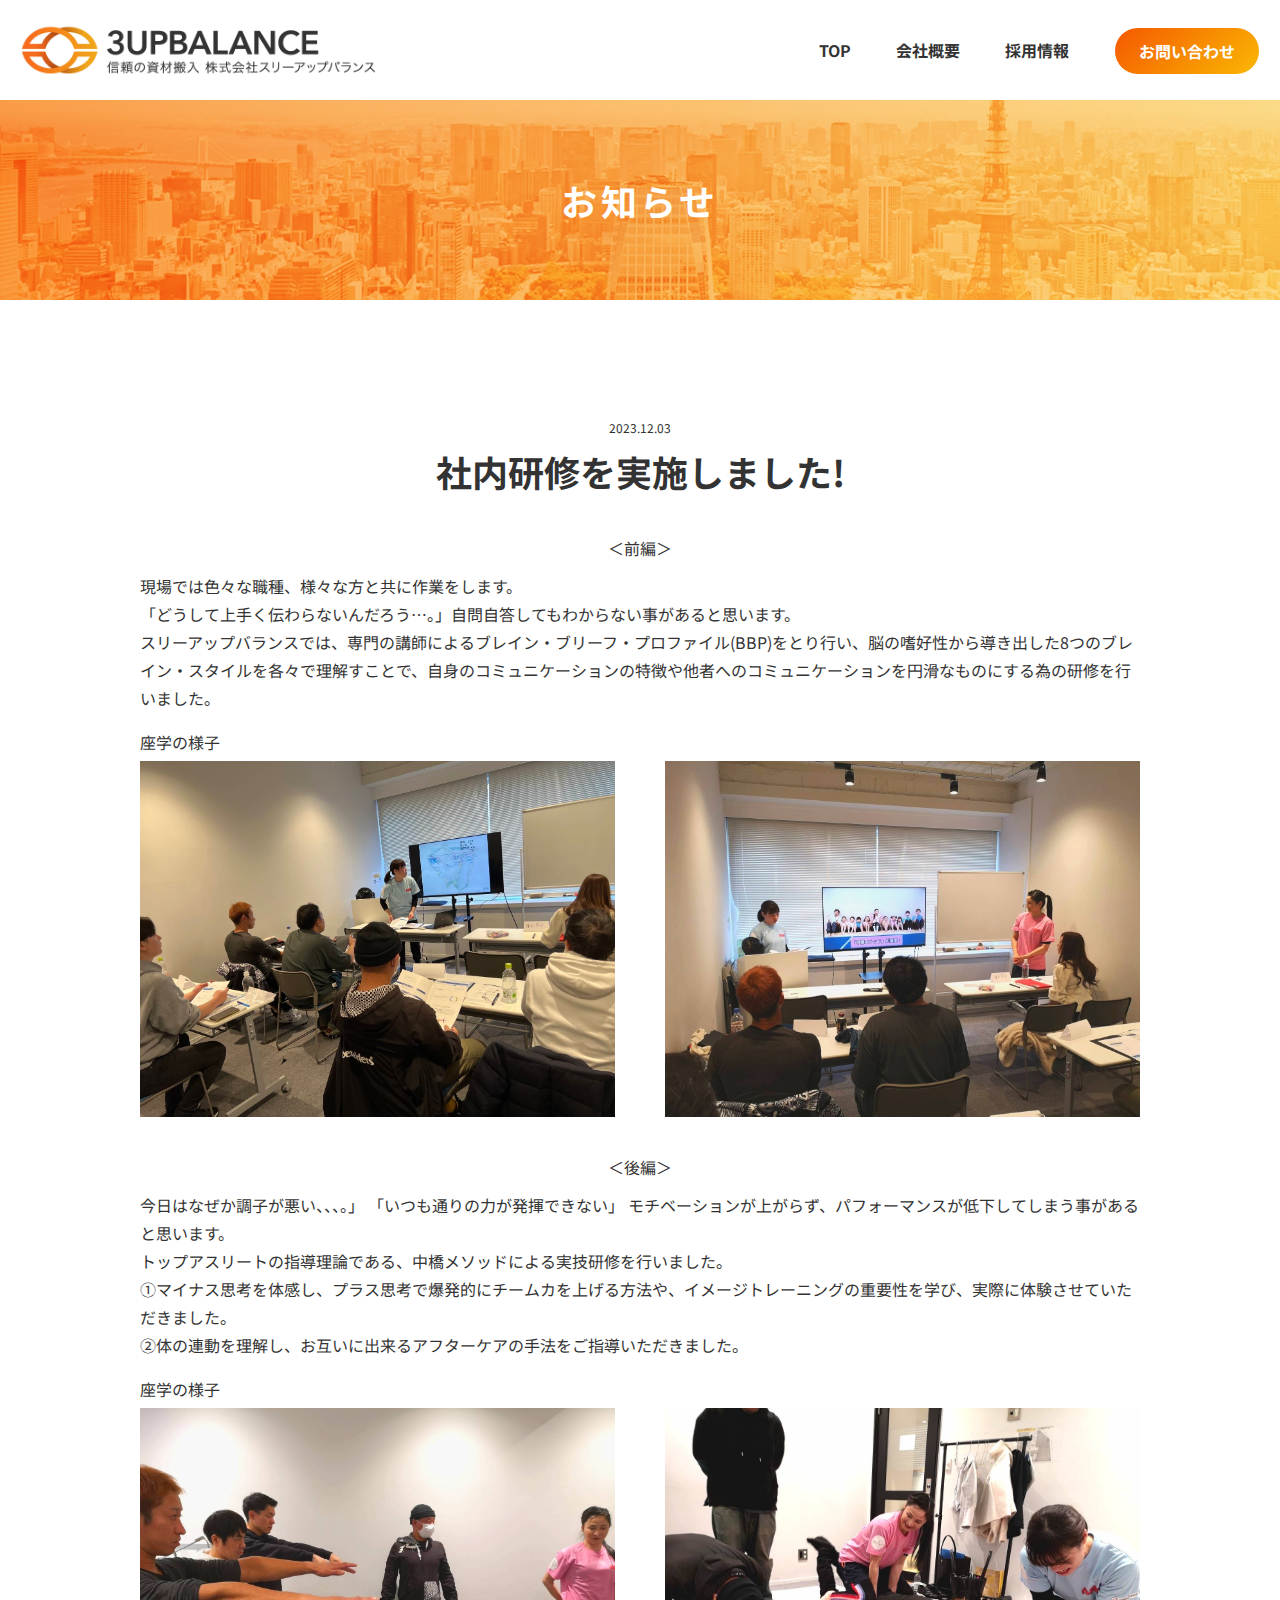
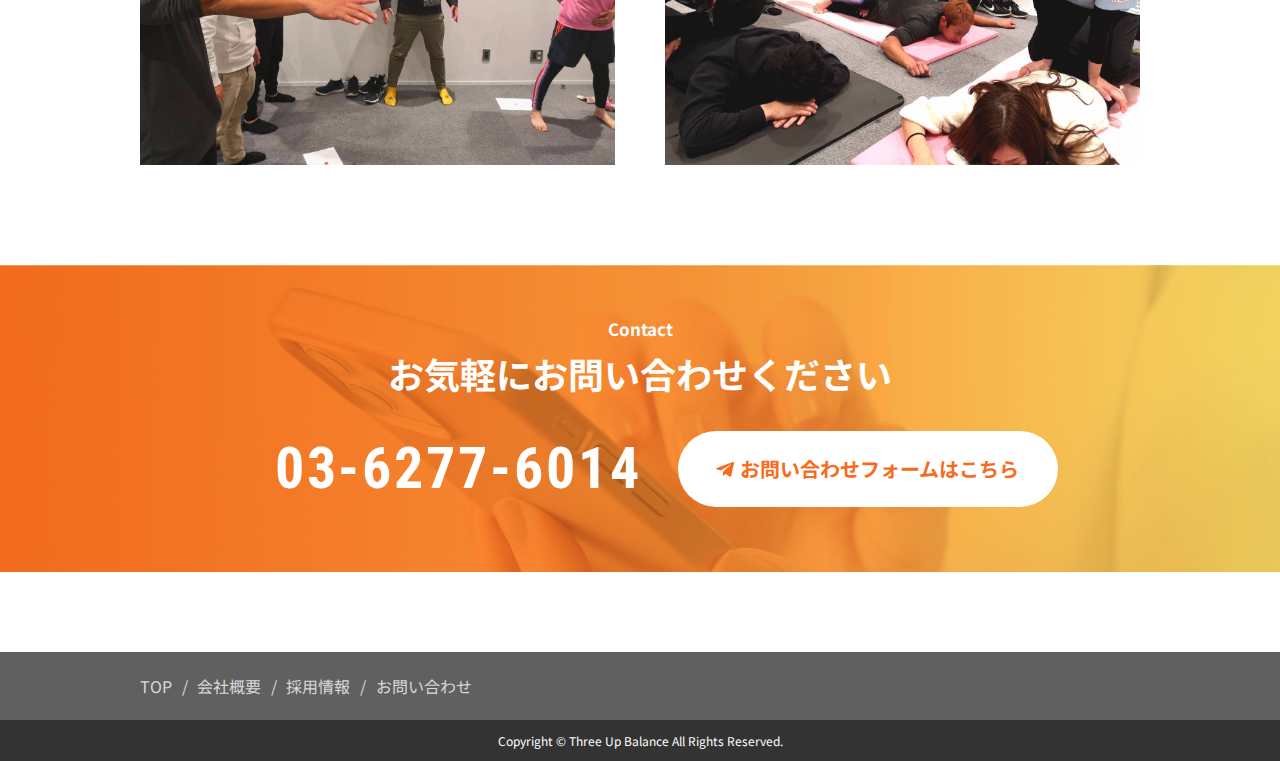
==== commit c8497774: "MV画像更新" ====
--- a/news20231203.html
+++ b/news20231203.html
@@ -56,7 +56,7 @@
   <main>
     <div class="c-PageTitle">
       <div class="c-PageTitle__container">
-        <h1 class="c-PageTitle__txt">ニュース</h1>
+        <h1 class="c-PageTitle__txt">お知らせ</h1>
       </div>
     </div>
     <div class="l-PageContent">
--- a/assets/css/style.css
+++ b/assets/css/style.css
@@ -823,7 +823,7 @@
   }
 }
 .Mv__catchCopy {
-  width: 90%;
+  width: 75%;
   max-width: 500px;
   -webkit-animation-name: fadeInAnime;
           animation-name: fadeInAnime;
@@ -1477,6 +1477,9 @@
   padding-top: 15px;
   padding-bottom: 15px;
 }
+.newsList__description a {
+  color: #333333;
+}
 .newsList__term {
   width: 30%;
   max-width: 180px;
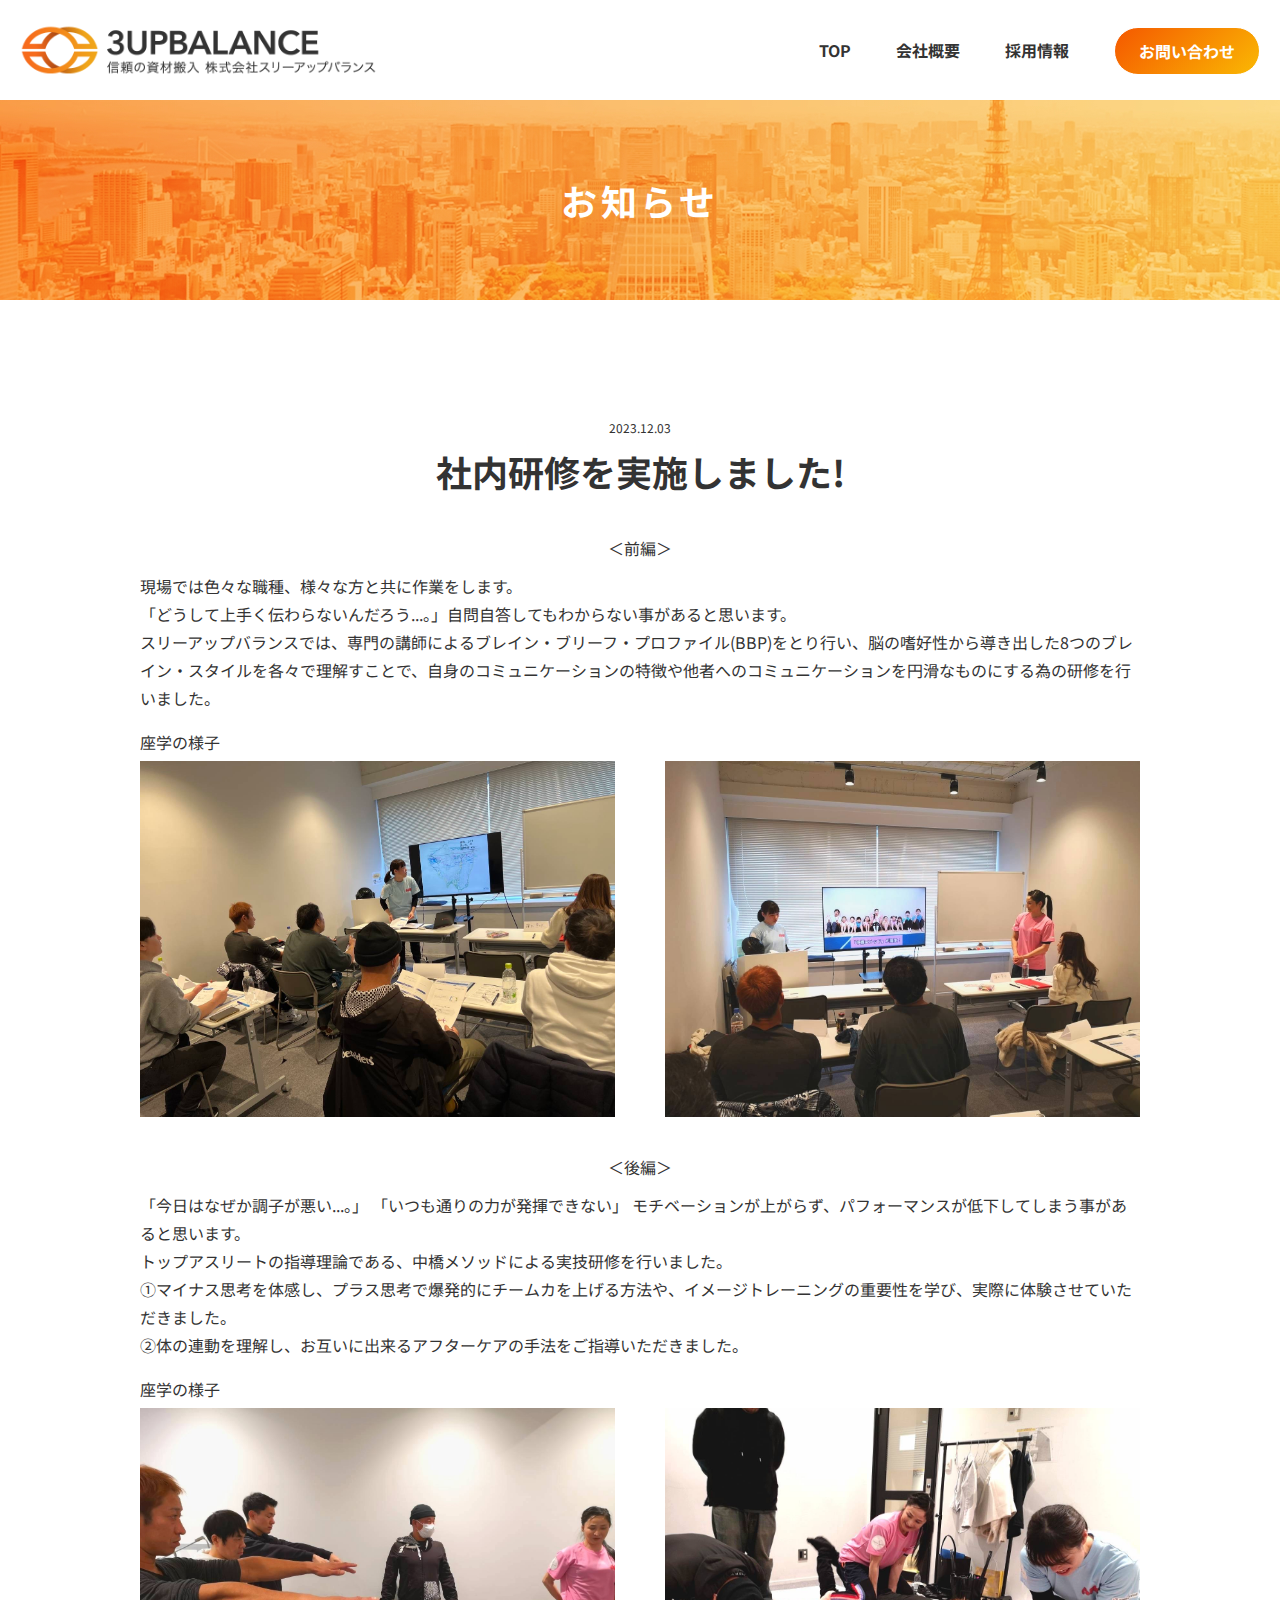
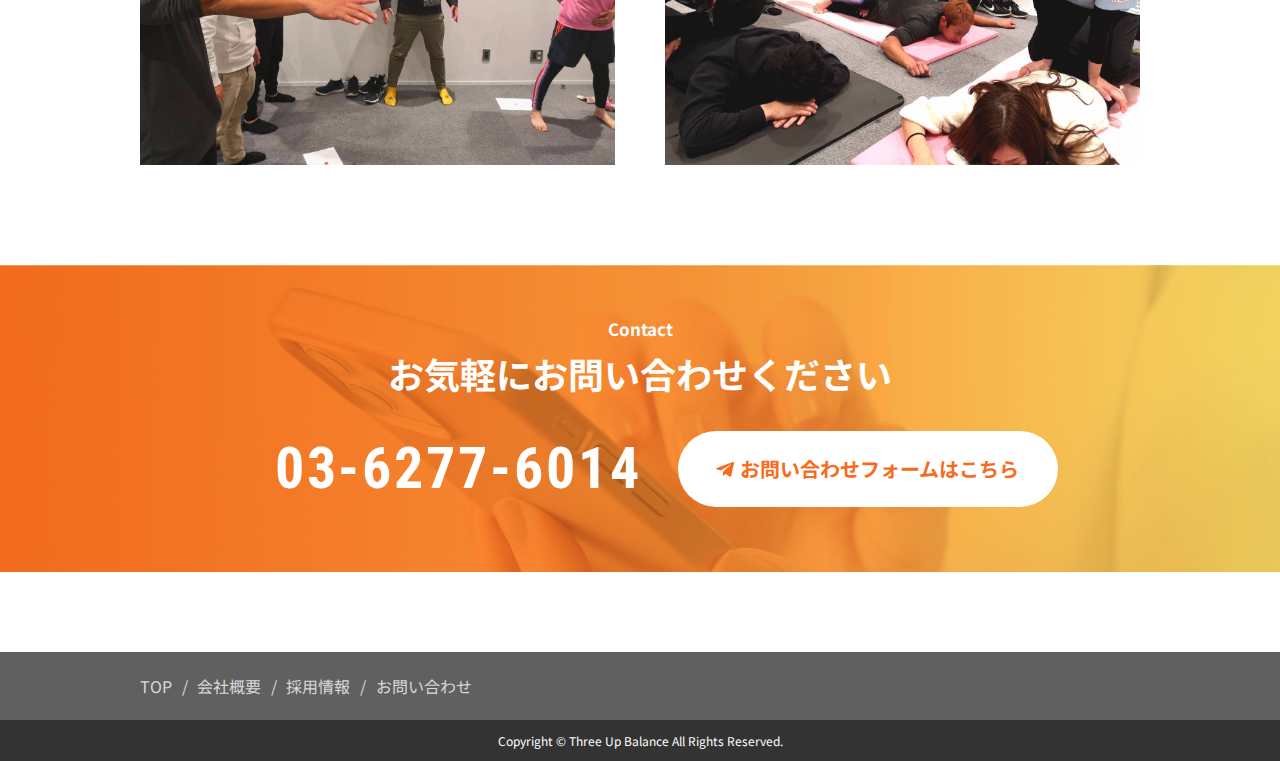
==== commit d707d6c6: "...更新" ====
--- a/news20231203.html
+++ b/news20231203.html
@@ -71,7 +71,7 @@
           </div>
             <p>
               現場では色々な職種、様々な方と共に作業をします。<br>
-              「どうして上手く伝わらないんだろう⋯。」自問自答してもわからない事があると思います。<br>
+              「どうして上手く伝わらないんだろう...。」自問自答してもわからない事があると思います。<br>
               スリーアップバランスでは、専門の講師によるブレイン・ブリーフ・プロファイル(BBP)をとり行い、脳の嗜好性から導き出した8つのブレイン・スタイルを各々で理解すことで、自身のコミュニケーションの特徴や他者へのコミュニケーションを円滑なものにする為の研修を行いました。
             </p>
 
@@ -89,7 +89,7 @@
             <div class="midashi">＜後編＞</div>
           </div>
             <p>
-              今日はなぜか調子が悪い、、、。」
+              「今日はなぜか調子が悪い...。」
               「いつも通りの力が発揮できない」
               モチベーションが上がらず、パフォーマンスが低下してしまう事があると思います。<br>トップアスリートの指導理論である、中橋メソッドによる実技研修を行いました。<br>
               ①マイナス思考を体感し、プラス思考で爆発的にチームカを上げる方法や、イメージトレーニングの重要性を学び、実際に体験させていただきました。<br>
